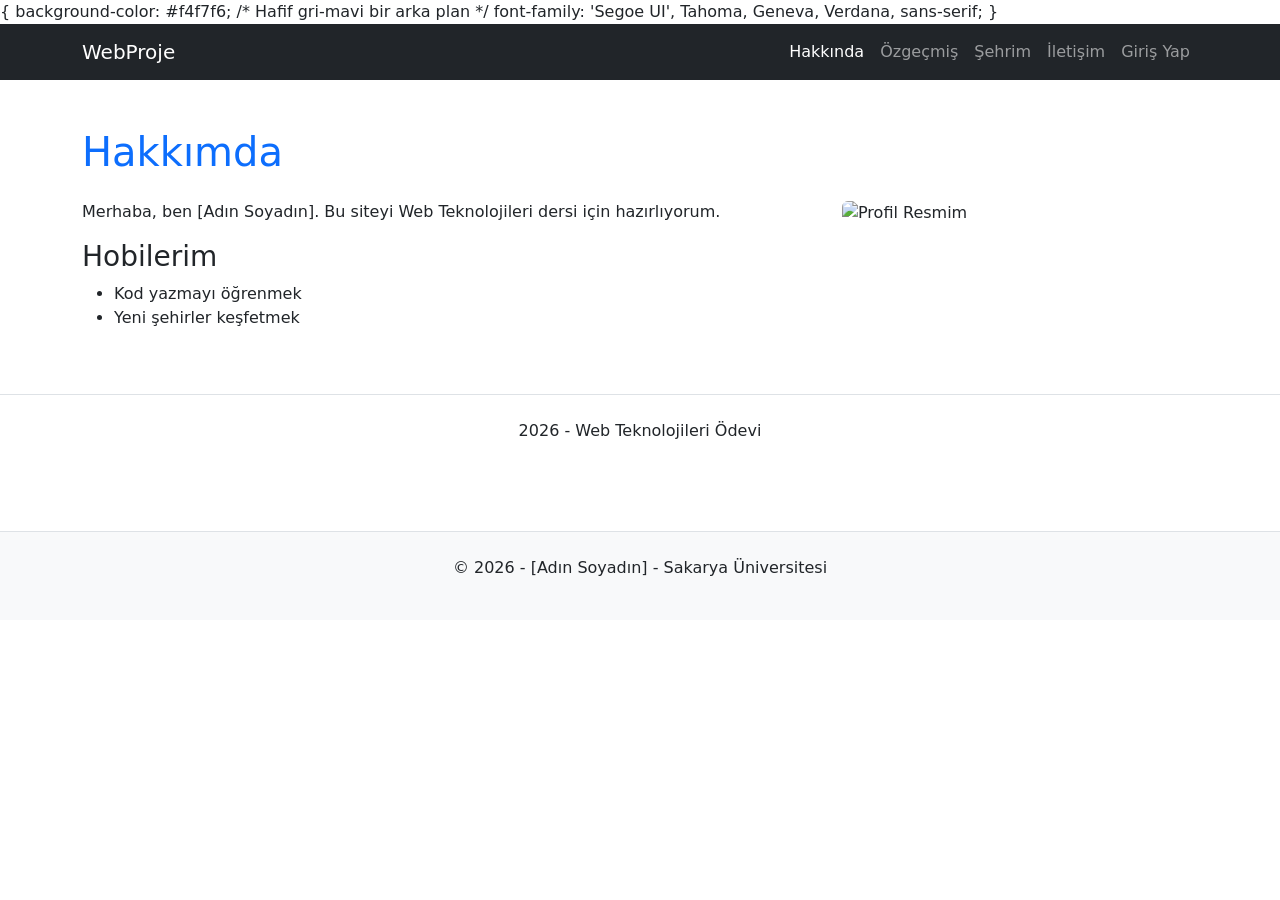
==== index.html @ 432d79d1 "sayfa yenilendi" ====
<!DOCTYPE html>
<html lang="tr">
<head>
    <meta charset="UTF-8">
    <meta name="viewport" content="width=device-width, initial-scale=1.0">
    <title>Benim Web Projem</title>
    
    <link href="https://cdn.jsdelivr.net/npm/bootstrap@5.3.0/dist/css/bootstrap.min.css" rel="stylesheet">
    
    <link rel="stylesheet" href="css/style.css"> 
</head>
<body>
    {
    background-color: #f4f7f6; /* Hafif gri-mavi bir arka plan */
    font-family: 'Segoe UI', Tahoma, Geneva, Verdana, sans-serif;
}

    <nav class="navbar navbar-expand-lg navbar-dark bg-dark">
        <div class="container">
            <a class="navbar-brand" href="index.php">WebProje</a>
            <div class="navbar-nav">
                <a class="nav-link active" href="index.php">Hakkında</a>
                <a class="nav-link" href="ozgecmis.php">Özgeçmiş</a>
                <a class="nav-link" href="sehrim.php">Şehrim</a>
                <a class="nav-link" href="iletisim.php">İletişim</a>
                <a class="nav-link" href="login.php">Giriş Yap</a>
            </div>
        </div>
    </nav>

    <main class="container mt-5">
        <header>
            <h1 class="text-primary">Hakkımda</h1>
        </header>

        <section class="row mt-4">
            <div class="col-md-8">
                <p>Merhaba, ben [Adın Soyadın]. Bu siteyi Web Teknolojileri dersi için hazırlıyorum.</p>
                <h3>Hobilerim</h3>
                <ul>
                    <li>Kod yazmayı öğrenmek</li>
                    <li>Yeni şehirler keşfetmek</li>
                </ul>
            </div>
            
            <div class="col-md-4">
                <img src="img/profil.jpg" class="img-fluid rounded" alt="Profil Resmim">
            </div>
        </section>
    </main>

    <footer class="text-center py-4 border-top mt-5">
        <p>2026 - Web Teknolojileri Ödevi</p>
    </footer>

    <script src="https://cdn.jsdelivr.net/npm/bootstrap@5.3.0/dist/js/bootstrap.bundle.min.js"></script>
</body>
</html>




<footer class="bg-light text-center py-4 mt-5 border-top">
        <div class="container">
            <p>&copy; 2026 - [Adın Soyadın] - Sakarya Üniversitesi</p>
        </div>
    </footer>

    <script src="https://cdn.jsdelivr.net/npm/bootstrap@5.3.0/dist/js/bootstrap.bundle.min.js"></script>
</body>
</html>
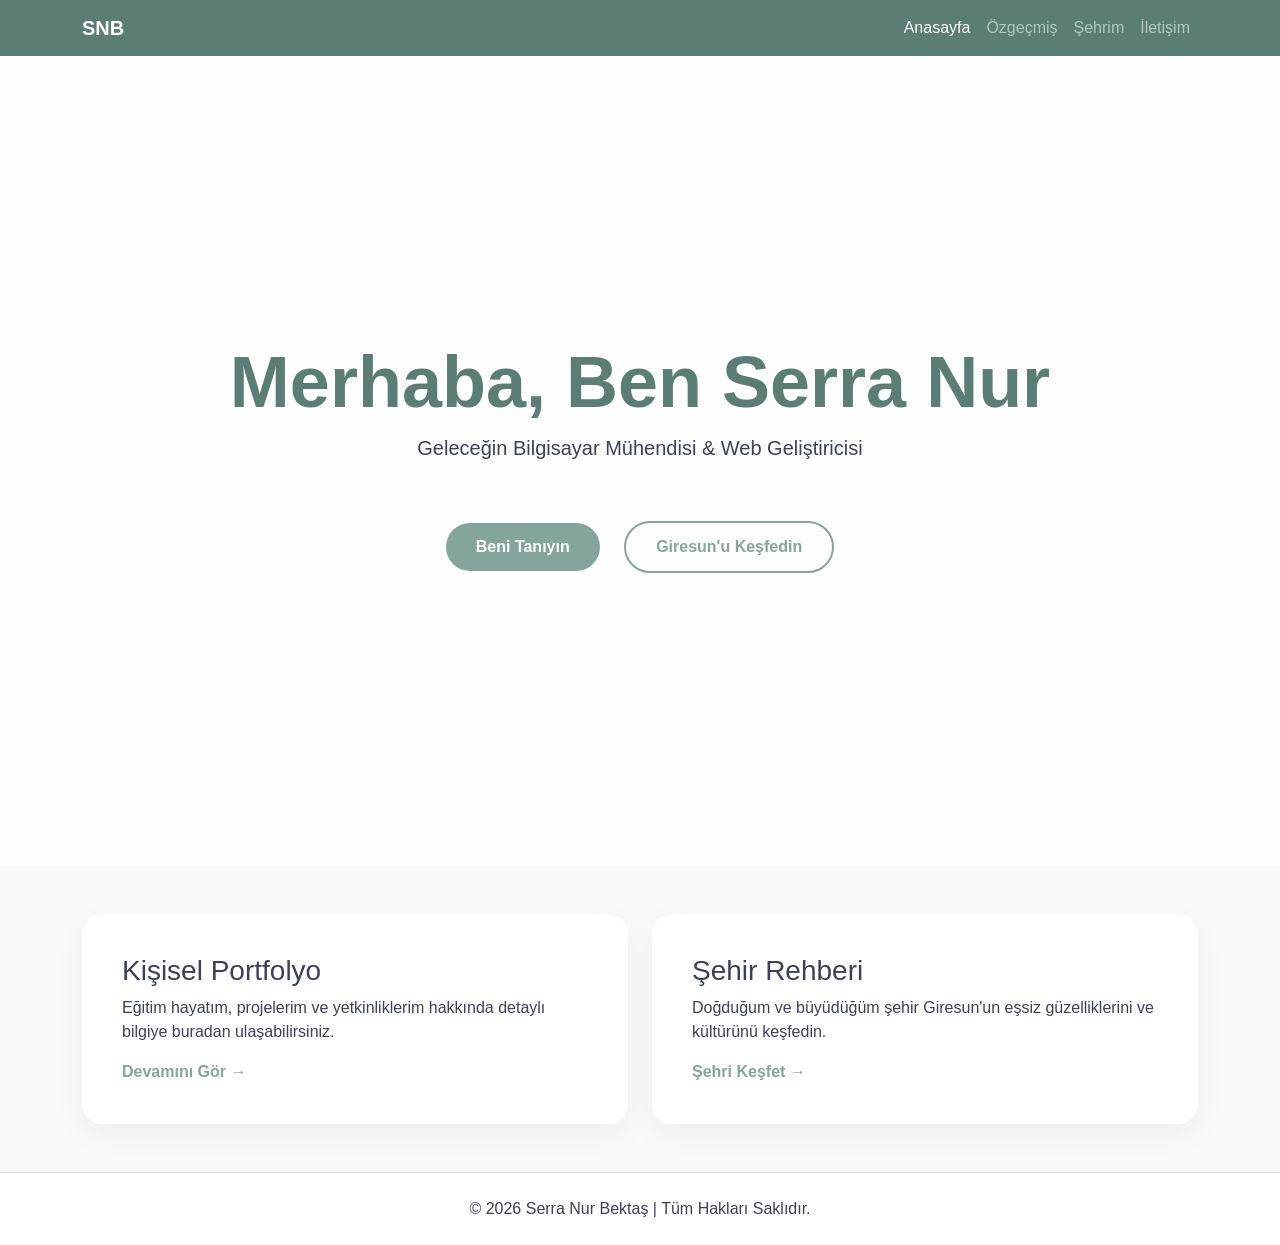
==== commit f40149e3: "Sayfalar yenilendi" ====
--- a/index.html
+++ b/index.html
@@ -3,69 +3,114 @@
 <head>
     <meta charset="UTF-8">
     <meta name="viewport" content="width=device-width, initial-scale=1.0">
-    <title>Benim Web Projem</title>
-    
+    <title>Hoş Geldiniz | Serra Nur Bektaş</title>
     <link href="https://cdn.jsdelivr.net/npm/bootstrap@5.3.0/dist/css/bootstrap.min.css" rel="stylesheet">
-    
-    <link rel="stylesheet" href="css/style.css"> 
+    <link href="https://fonts.googleapis.com/css2?family=Poppins:wght@300;400;600;800&display=swap" rel="stylesheet">
+    <style>
+        :root {
+            --ana-yesil: #84a59d;    
+            --koyu-yesil: #5a7d75;   
+            --arka-plan: #f8f9fa;    
+            --yazi: #3d405b;
+        }
+
+        body {
+            background-color: var(--arka-plan);
+            font-family: 'Poppins', sans-serif;
+            color: var(--yazi);
+        }
+
+        .navbar { background-color: var(--koyu-yesil) !important; }
+
+        .hero-section {
+            height: 90vh;
+            display: flex;
+            align-items: center;
+            background: linear-gradient(rgba(255,255,255,0.8), rgba(255,255,255,0.8)), url('img/background.jpg');
+            background-size: cover;
+            background-position: center;
+        }
+
+        .btn-custom {
+            background-color: var(--ana-yesil);
+            color: white;
+            padding: 12px 30px;
+            border-radius: 50px;
+            text-decoration: none;
+            transition: 0.3s;
+            font-weight: 600;
+            display: inline-block;
+            margin: 10px;
+            border: none;
+        }
+
+        .btn-custom:hover {
+            background-color: var(--koyu-yesil);
+            color: white;
+            transform: translateY(-3px);
+        }
+
+        .feature-card {
+            background: white;
+            padding: 40px;
+            border-radius: 20px;
+            box-shadow: 0 10px 30px rgba(0,0,0,0.05);
+            transition: 0.3s;
+            height: 100%;
+        }
+
+        .feature-card:hover { transform: translateY(-10px); }
+    </style>
 </head>
 <body>
-    {
-    background-color: #f4f7f6; /* Hafif gri-mavi bir arka plan */
-    font-family: 'Segoe UI', Tahoma, Geneva, Verdana, sans-serif;
-}
 
-    <nav class="navbar navbar-expand-lg navbar-dark bg-dark">
+    <nav class="navbar navbar-expand-lg navbar-dark sticky-top">
         <div class="container">
-            <a class="navbar-brand" href="index.php">WebProje</a>
-            <div class="navbar-nav">
-                <a class="nav-link active" href="index.php">Hakkında</a>
-                <a class="nav-link" href="ozgecmis.php">Özgeçmiş</a>
-                <a class="nav-link" href="sehrim.php">Şehrim</a>
-                <a class="nav-link" href="iletisim.php">İletişim</a>
-                <a class="nav-link" href="login.php">Giriş Yap</a>
+            <a class="navbar-brand fw-bold" href="index.html">SNB</a>
+            <div class="navbar-nav ms-auto">
+                <a class="nav-link active" href="index.html">Anasayfa</a>
+                <a class="nav-link" href="ozgecmis.html">Özgeçmiş</a>
+                <a class="nav-link" href="sehrim.html">Şehrim</a>
+                <a class="nav-link" href="iletisim.html">İletişim</a>
             </div>
         </div>
     </nav>
 
-    <main class="container mt-5">
-        <header>
-            <h1 class="text-primary">Hakkımda</h1>
-        </header>
+    <header class="hero-section text-center">
+        <div class="container">
+            <h1 class="display-2 fw-bold" style="color: var(--koyu-yesil);">Merhaba, Ben Serra Nur</h1>
+            <p class="lead mb-5">Geleceğin Bilgisayar Mühendisi & Web Geliştiricisi</p>
+            <div>
+                <a href="ozgecmis.html" class="btn-custom">Beni Tanıyın</a>
+                <a href="sehrim.html" class="btn-custom" style="background-color: transparent; border: 2px solid var(--ana-yesil); color: var(--ana-yesil);">Giresun'u Keşfedin</a>
+            </div>
+        </div>
+    </header>
 
-        <section class="row mt-4">
-            <div class="col-md-8">
-                <p>Merhaba, ben [Adın Soyadın]. Bu siteyi Web Teknolojileri dersi için hazırlıyorum.</p>
-                <h3>Hobilerim</h3>
-                <ul>
-                    <li>Kod yazmayı öğrenmek</li>
-                    <li>Yeni şehirler keşfetmek</li>
-                </ul>
+    <section class="py-5">
+        <div class="container">
+            <div class="row g-4">
+                <div class="col-md-6">
+                    <div class="feature-card">
+                        <h3>Kişisel Portfolyo</h3>
+                        <p>Eğitim hayatım, projelerim ve yetkinliklerim hakkında detaylı bilgiye buradan ulaşabilirsiniz.</p>
+                        <a href="ozgecmis.html" class="text-decoration-none fw-bold" style="color: var(--ana-yesil);">Devamını Gör &rarr;</a>
+                    </div>
+                </div>
+                <div class="col-md-6">
+                    <div class="feature-card">
+                        <h3>Şehir Rehberi</h3>
+                        <p>Doğduğum ve büyüdüğüm şehir Giresun'un eşsiz güzelliklerini ve kültürünü keşfedin.</p>
+                        <a href="sehrim.html" class="text-decoration-none fw-bold" style="color: var(--ana-yesil);">Şehri Keşfet &rarr;</a>
+                    </div>
+                </div>
             </div>
-            
-            <div class="col-md-4">
-                <img src="img/profil.jpg" class="img-fluid rounded" alt="Profil Resmim">
-            </div>
-        </section>
-    </main>
+        </div>
+    </section>
 
-    <footer class="text-center py-4 border-top mt-5">
-        <p>2026 - Web Teknolojileri Ödevi</p>
+    <footer class="text-center py-4 bg-white border-top">
+        <p class="mb-0">&copy; 2026 Serra Nur Bektaş | Tüm Hakları Saklıdır.</p>
     </footer>
 
-    <script src="https://cdn.jsdelivr.net/npm/bootstrap@5.3.0/dist/js/bootstrap.bundle.min.js"></script>
-</body>
-</html>
-
-
-
-
-<footer class="bg-light text-center py-4 mt-5 border-top">
-        <div class="container">
-            <p>&copy; 2026 - [Adın Soyadın] - Sakarya Üniversitesi</p>
-        </div>
-    </footer>
-
-    <script src="https://cdn.jsdelivr.net/npm/bootstrap@5.3.0/dist/js/bootstrap.bundle.min.js"></script>
 </body>
 </html>
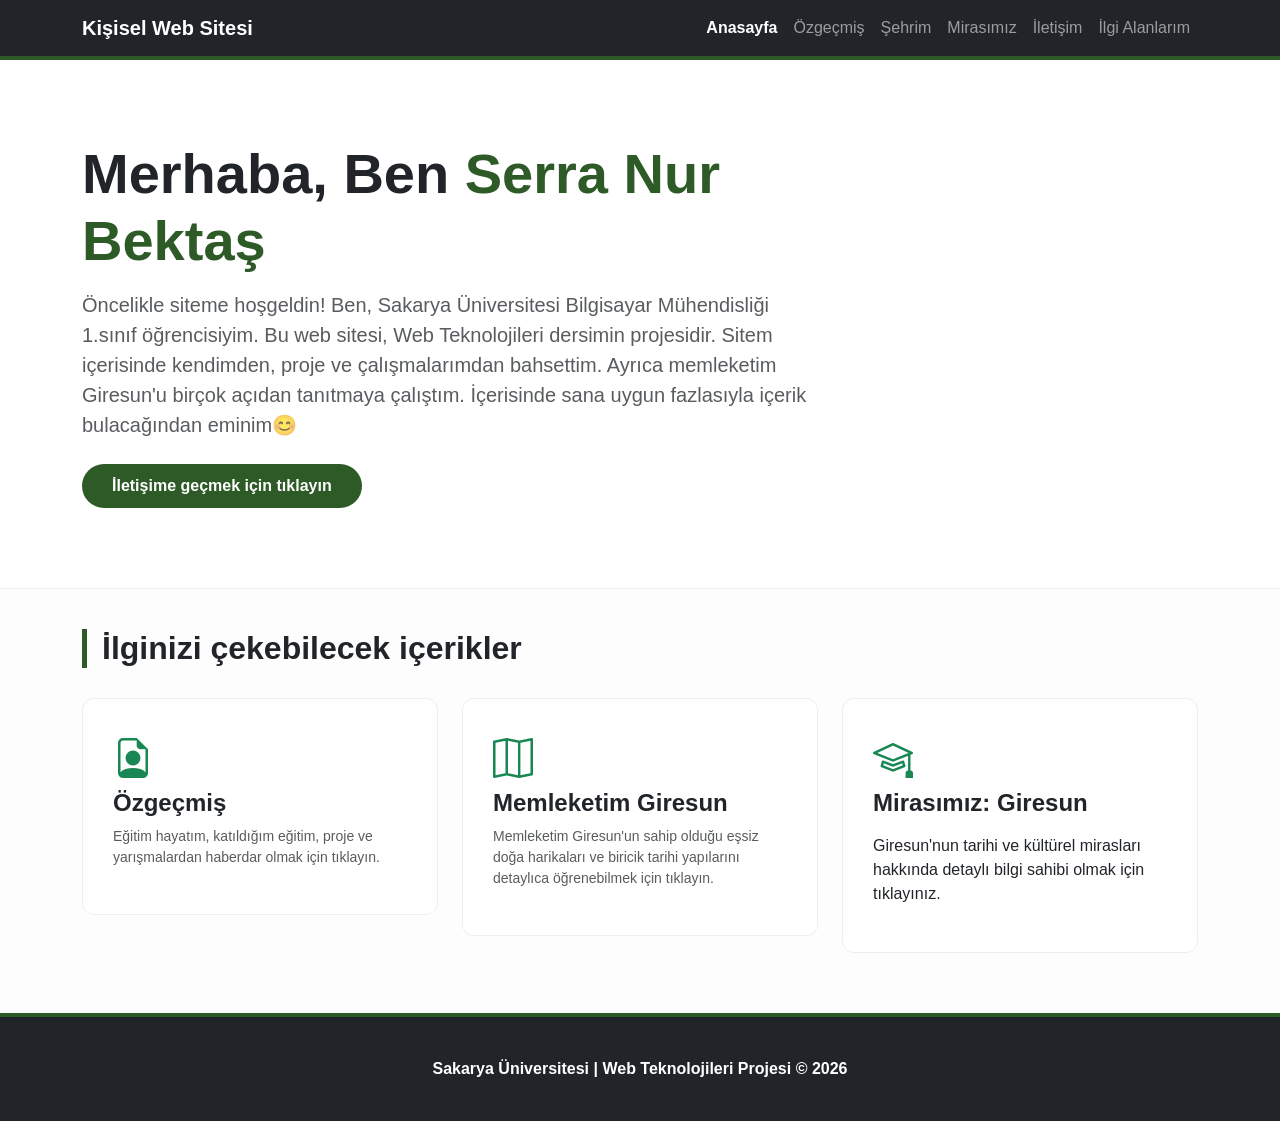
==== commit 0062cb68: "yenilendi" ====
--- a/index.html
+++ b/index.html
@@ -3,114 +3,169 @@
 <head>
     <meta charset="UTF-8">
     <meta name="viewport" content="width=device-width, initial-scale=1.0">
-    <title>Hoş Geldiniz | Serra Nur Bektaş</title>
+    <title>Anasayfa | Serra Nur Bektaş</title>
     <link href="https://cdn.jsdelivr.net/npm/bootstrap@5.3.0/dist/css/bootstrap.min.css" rel="stylesheet">
-    <link href="https://fonts.googleapis.com/css2?family=Poppins:wght@300;400;600;800&display=swap" rel="stylesheet">
+    <link rel="stylesheet" href="https://cdn.jsdelivr.net/npm/bootstrap-icons@1.10.0/font/bootstrap-icons.css">
     <style>
         :root {
-            --ana-yesil: #84a59d;    
-            --koyu-yesil: #5a7d75;   
-            --arka-plan: #f8f9fa;    
-            --yazi: #3d405b;
+            --ana-yesil: #2d5a27; /* Giresun Yeşili */
+            --koyu: #212529;
+            --arka-plan: #fdfdfd;
         }
 
         body {
             background-color: var(--arka-plan);
-            font-family: 'Poppins', sans-serif;
-            color: var(--yazi);
+            font-family: 'Segoe UI', Tahoma, Geneva, Verdana, sans-serif;
+            color: var(--koyu);
         }
 
-        .navbar { background-color: var(--koyu-yesil) !important; }
-
-        .hero-section {
-            height: 90vh;
-            display: flex;
-            align-items: center;
-            background: linear-gradient(rgba(255,255,255,0.8), rgba(255,255,255,0.8)), url('img/background.jpg');
-            background-size: cover;
-            background-position: center;
+        /* Navigasyon - Diğer sayfalarla ortak */
+        .navbar { 
+            background-color: var(--koyu) !important; 
+            border-bottom: 4px solid var(--ana-yesil);
         }
 
-        .btn-custom {
+        /* Giriş Bölümü - Özgeçmiş Header stili ile aynı */
+        .intro-header {
+            background-color: #fff;
+            border-bottom: 1px solid #eee;
+            padding: 80px 0;
+            margin-bottom: 40px;
+        }
+
+        .section-title {
+            border-left: 5px solid var(--ana-yesil);
+            padding-left: 15px;
+            margin-bottom: 30px;
+            font-weight: 700;
+        }
+
+        /* Özgeçmişteki cv-card yapısı */
+        .cv-card {
+            background: #fff;
+            border: 1px solid #eee;
+            border-radius: 12px;
+            padding: 30px;
+            height: 100%;
+            transition: all 0.3s ease;
+        }
+
+        .nav-link-card {
+            text-decoration: none;
+            color: inherit;
+            display: block;
+        }
+
+        .nav-link-card:hover .cv-card {
+            transform: translateY(-8px);
+            box-shadow: 0 15px 35px rgba(0,0,0,0.05);
+            border-color: var(--ana-yesil);
+        }
+
+        .btn-giresun {
             background-color: var(--ana-yesil);
             color: white;
-            padding: 12px 30px;
             border-radius: 50px;
-            text-decoration: none;
+            padding: 10px 30px;
+            border: none;
+            font-weight: 600;
             transition: 0.3s;
-            font-weight: 600;
-            display: inline-block;
-            margin: 10px;
-            border: none;
         }
 
-        .btn-custom:hover {
-            background-color: var(--koyu-yesil);
+        .btn-giresun:hover {
+            background-color: var(--koyu);
             color: white;
-            transform: translateY(-3px);
         }
 
-        .feature-card {
-            background: white;
-            padding: 40px;
-            border-radius: 20px;
-            box-shadow: 0 10px 30px rgba(0,0,0,0.05);
-            transition: 0.3s;
-            height: 100%;
+        /* Footer Koruması - Ekrana tam yayılan siyah bant */
+        .footer-full {
+            background-color: var(--koyu);
+            color: white;
+            border-top: 4px solid var(--ana-yesil);
+            width: 100vw;
+            position: relative;
+            left: 50%;
+            right: 50%;
+            margin-left: -50vw;
+            margin-right: -50vw;
+            padding: 40px 0;
+            margin-top: 60px;
         }
-
-        .feature-card:hover { transform: translateY(-10px); }
     </style>
 </head>
 <body>
 
-    <nav class="navbar navbar-expand-lg navbar-dark sticky-top">
-        <div class="container">
-            <a class="navbar-brand fw-bold" href="index.html">SNB</a>
+<nav class="navbar navbar-expand-lg navbar-dark sticky-top">
+    <div class="container">
+        <a class="navbar-brand fw-bold" href="index.html">Kişisel Web Sitesi</a>
+        <div class="collapse navbar-collapse" id="serraNav">
             <div class="navbar-nav ms-auto">
-                <a class="nav-link active" href="index.html">Anasayfa</a>
+                <a class="nav-link active fw-bold" href="index.html">Anasayfa</a>
                 <a class="nav-link" href="ozgecmis.html">Özgeçmiş</a>
                 <a class="nav-link" href="sehrim.html">Şehrim</a>
+                <a class="nav-link" href="mirasimiz.html">Mirasımız</a>
                 <a class="nav-link" href="iletisim.html">İletişim</a>
+                <a class="nav-link" href="ilgi alanlarim.html">İlgi Alanlarım</a>
+           
             </div>
         </div>
-    </nav>
+    </div>
+</nav>
 
-    <header class="hero-section text-center">
-        <div class="container">
-            <h1 class="display-2 fw-bold" style="color: var(--koyu-yesil);">Merhaba, Ben Serra Nur</h1>
-            <p class="lead mb-5">Geleceğin Bilgisayar Mühendisi & Web Geliştiricisi</p>
-            <div>
-                <a href="ozgecmis.html" class="btn-custom">Beni Tanıyın</a>
-                <a href="sehrim.html" class="btn-custom" style="background-color: transparent; border: 2px solid var(--ana-yesil); color: var(--ana-yesil);">Giresun'u Keşfedin</a>
+<header class="intro-header">
+    <div class="container">
+        <div class="row align-items-center">
+            <div class="col-lg-8">
+                <h1 class="display-4 fw-bold mb-3">Merhaba, Ben <span style="color: var(--ana-yesil);">Serra Nur Bektaş</span></h1>
+                <p class="lead text-muted mb-4">
+                    <strong>Öncelikle siteme hoşgeldin! </strong>
+                Ben, Sakarya Üniversitesi Bilgisayar Mühendisliği 1.sınıf öğrencisiyim. Bu web sitesi, Web Teknolojileri dersimin projesidir. Sitem içerisinde kendimden, proje ve çalışmalarımdan bahsettim. Ayrıca memleketim Giresun'u birçok açıdan tanıtmaya çalıştım. İçerisinde sana uygun fazlasıyla içerik bulacağından eminim😊</p>
+                <a href="iletisim.html" class="btn btn-giresun">İletişime geçmek için tıklayın</a>
             </div>
+           
         </div>
-    </header>
+    </div>
+</header>
 
-    <section class="py-5">
-        <div class="container">
-            <div class="row g-4">
-                <div class="col-md-6">
-                    <div class="feature-card">
-                        <h3>Kişisel Portfolyo</h3>
-                        <p>Eğitim hayatım, projelerim ve yetkinliklerim hakkında detaylı bilgiye buradan ulaşabilirsiniz.</p>
-                        <a href="ozgecmis.html" class="text-decoration-none fw-bold" style="color: var(--ana-yesil);">Devamını Gör &rarr;</a>
-                    </div>
+<main class="container mb-5">
+    <h2 class="section-title">İlginizi çekebilecek içerikler</h2>
+    <div class="row g-4">
+        <div class="col-md-4">
+            <a href="ozgecmis.html" class="nav-link-card">
+                <div class="cv-card">
+                    <i class="bi bi-file-earmark-person fs-1 text-success mb-3"></i>
+                    <h4 class="fw-bold">Özgeçmiş</h4>
+                    <p class="text-muted small">Eğitim hayatım, katıldığım eğitim, proje ve yarışmalardan haberdar olmak için tıklayın.</p>
                 </div>
-                <div class="col-md-6">
-                    <div class="feature-card">
-                        <h3>Şehir Rehberi</h3>
-                        <p>Doğduğum ve büyüdüğüm şehir Giresun'un eşsiz güzelliklerini ve kültürünü keşfedin.</p>
-                        <a href="sehrim.html" class="text-decoration-none fw-bold" style="color: var(--ana-yesil);">Şehri Keşfet &rarr;</a>
-                    </div>
+            </a>
+        </div>
+        <div class="col-md-4">
+            <a href="sehrim.html" class="nav-link-card">
+                <div class="cv-card">
+                    <i class="bi bi-map fs-1 text-success mb-3"></i>
+                    <h4 class="fw-bold">Memleketim Giresun</h4>
+                    <p class="text-muted small">Memleketim Giresun'un sahip olduğu eşsiz doğa harikaları ve biricik tarihi yapılarını detaylıca öğrenebilmek için tıklayın.</p>
                 </div>
-            </div>
+            </a>
         </div>
-    </section>
+        <div class="col-md-4">
+            <a href="mirasimiz.html" class="nav-link-card">
+                <div class="cv-card">
+                    <i class="bi bi-mortarboard fs-1 text-success mb-3"></i>
+                    <h4 class="fw-bold">Mirasımız: Giresun</h4>
+                    <p class="text-muted small"></p>Giresun'nun tarihi ve kültürel mirasları hakkında detaylı bilgi sahibi olmak için tıklayınız.</p>
+                </div>
+            </a>
+        </div>
+    </div>
+</main>
 
-    <footer class="text-center py-4 bg-white border-top">
-        <p class="mb-0">&copy; 2026 Serra Nur Bektaş | Tüm Hakları Saklıdır.</p>
-    </footer>
+<footer class="footer-full text-center">
+    <div class="container-fluid">
+        <p class="mb-0 fw-bold">Sakarya Üniversitesi | Web Teknolojileri Projesi &copy; 2026</p>
+         </div>
+</footer>
 
+<script src="https://cdn.jsdelivr.net/npm/bootstrap@5.3.0/dist/js/bootstrap.bundle.min.js"></script>
 </body>
 </html>
